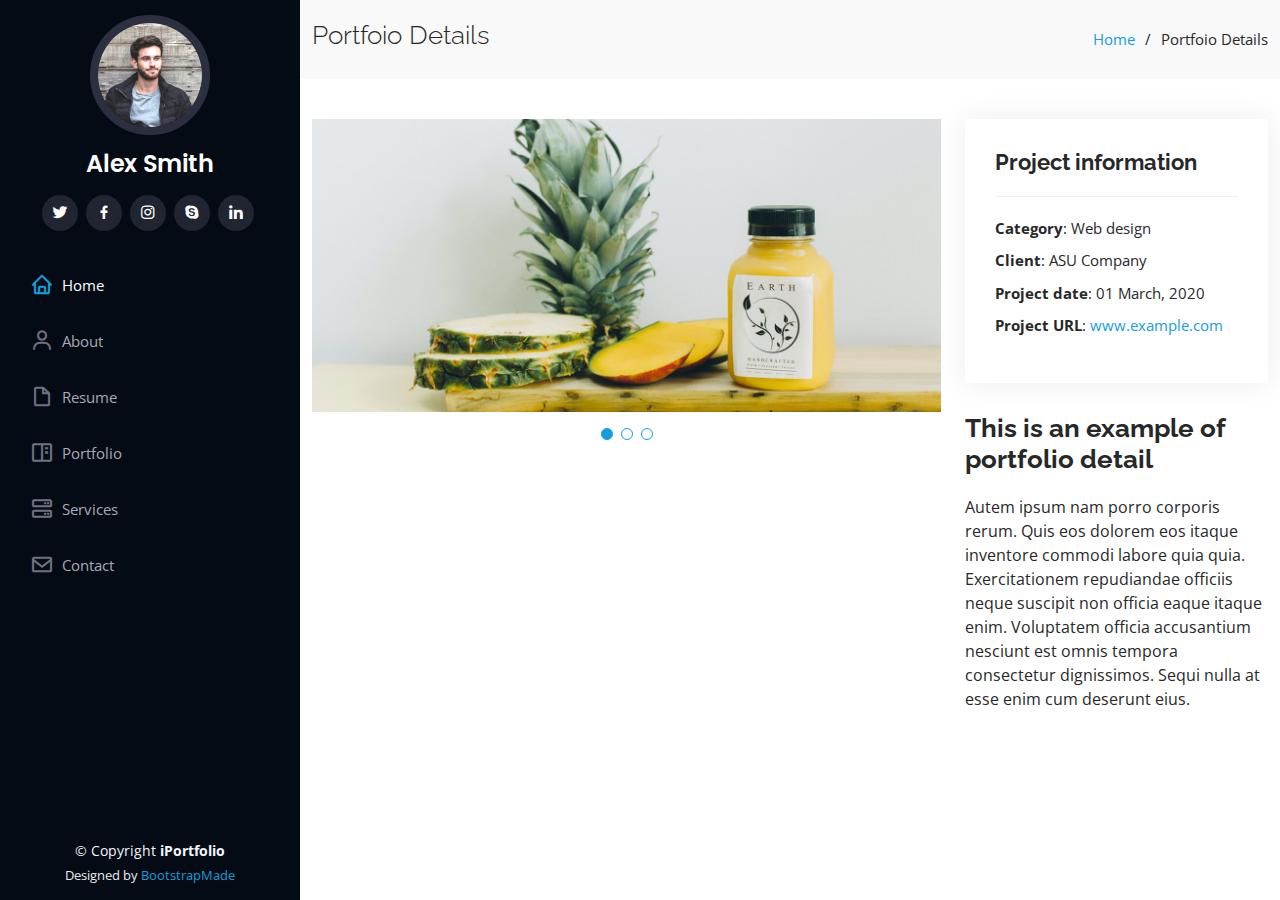
==== portfolio-details.html @ 4cf1e67b "File Uploads" ====
<!DOCTYPE html>
<html lang="en">

<head>
  <meta charset="utf-8">
  <meta content="width=device-width, initial-scale=1.0" name="viewport">

  <title>Portfolio Details - iPortfolio Bootstrap Template</title>
  <meta content="" name="description">
  <meta content="" name="keywords">

  <!-- Favicons -->
  <link href="assets/img/favicon.png" rel="icon">
  <link href="assets/img/apple-touch-icon.png" rel="apple-touch-icon">

  <!-- Google Fonts -->
  <link href="https://fonts.googleapis.com/css?family=Open+Sans:300,300i,400,400i,600,600i,700,700i|Raleway:300,300i,400,400i,500,500i,600,600i,700,700i|Poppins:300,300i,400,400i,500,500i,600,600i,700,700i" rel="stylesheet">

  <!-- Vendor CSS Files -->
  <link href="assets/vendor/aos/aos.css" rel="stylesheet">
  <link href="assets/vendor/bootstrap/css/bootstrap.min.css" rel="stylesheet">
  <link href="assets/vendor/bootstrap-icons/bootstrap-icons.css" rel="stylesheet">
  <link href="assets/vendor/boxicons/css/boxicons.min.css" rel="stylesheet">
  <link href="assets/vendor/glightbox/css/glightbox.min.css" rel="stylesheet">
  <link href="assets/vendor/swiper/swiper-bundle.min.css" rel="stylesheet">

  <!-- Template Main CSS File -->
  <link href="assets/css/style.css" rel="stylesheet">

  <!-- =======================================================
  * Template Name: iPortfolio - v3.2.0
  * Template URL: https://bootstrapmade.com/iportfolio-bootstrap-portfolio-websites-template/
  * Author: BootstrapMade.com
  * License: https://bootstrapmade.com/license/
  ======================================================== -->
</head>

<body>

  <!-- ======= Mobile nav toggle button ======= -->
  <i class="bi bi-list mobile-nav-toggle d-xl-none"></i>

  <!-- ======= Header ======= -->
  <header id="header">
    <div class="d-flex flex-column">

      <div class="profile">
        <img src="assets/img/profile-img.jpg" alt="" class="img-fluid rounded-circle">
        <h1 class="text-light"><a href="index.html">Alex Smith</a></h1>
        <div class="social-links mt-3 text-center">
          <a href="#" class="twitter"><i class="bx bxl-twitter"></i></a>
          <a href="#" class="facebook"><i class="bx bxl-facebook"></i></a>
          <a href="#" class="instagram"><i class="bx bxl-instagram"></i></a>
          <a href="#" class="google-plus"><i class="bx bxl-skype"></i></a>
          <a href="#" class="linkedin"><i class="bx bxl-linkedin"></i></a>
        </div>
      </div>

      <nav id="navbar" class="nav-menu navbar">
        <ul>
          <li><a href="#hero" class="nav-link scrollto active"><i class="bx bx-home"></i> <span>Home</span></a></li>
          <li><a href="#about" class="nav-link scrollto"><i class="bx bx-user"></i> <span>About</span></a></li>
          <li><a href="#resume" class="nav-link scrollto"><i class="bx bx-file-blank"></i> <span>Resume</span></a></li>
          <li><a href="#portfolio" class="nav-link scrollto"><i class="bx bx-book-content"></i> <span>Portfolio</span></a></li>
          <li><a href="#services" class="nav-link scrollto"><i class="bx bx-server"></i> <span>Services</span></a></li>
          <li><a href="#contact" class="nav-link scrollto"><i class="bx bx-envelope"></i> <span>Contact</span></a></li>
        </ul>
      </nav><!-- .nav-menu -->
    </div>
  </header><!-- End Header -->

  <main id="main">

    <!-- ======= Breadcrumbs ======= -->
    <section id="breadcrumbs" class="breadcrumbs">
      <div class="container">

        <div class="d-flex justify-content-between align-items-center">
          <h2>Portfoio Details</h2>
          <ol>
            <li><a href="index.html">Home</a></li>
            <li>Portfoio Details</li>
          </ol>
        </div>

      </div>
    </section><!-- End Breadcrumbs -->

    <!-- ======= Portfolio Details Section ======= -->
    <section id="portfolio-details" class="portfolio-details">
      <div class="container">

        <div class="row gy-4">

          <div class="col-lg-8">
            <div class="portfolio-details-slider swiper-container">
              <div class="swiper-wrapper align-items-center">

                <div class="swiper-slide">
                  <img src="assets/img/portfolio/portfolio-details-1.jpg" alt="">
                </div>

                <div class="swiper-slide">
                  <img src="assets/img/portfolio/portfolio-details-2.jpg" alt="">
                </div>

                <div class="swiper-slide">
                  <img src="assets/img/portfolio/portfolio-details-3.jpg" alt="">
                </div>

              </div>
              <div class="swiper-pagination"></div>
            </div>
          </div>

          <div class="col-lg-4">
            <div class="portfolio-info">
              <h3>Project information</h3>
              <ul>
                <li><strong>Category</strong>: Web design</li>
                <li><strong>Client</strong>: ASU Company</li>
                <li><strong>Project date</strong>: 01 March, 2020</li>
                <li><strong>Project URL</strong>: <a href="#">www.example.com</a></li>
              </ul>
            </div>
            <div class="portfolio-description">
              <h2>This is an example of portfolio detail</h2>
              <p>
                Autem ipsum nam porro corporis rerum. Quis eos dolorem eos itaque inventore commodi labore quia quia. Exercitationem repudiandae officiis neque suscipit non officia eaque itaque enim. Voluptatem officia accusantium nesciunt est omnis tempora consectetur dignissimos. Sequi nulla at esse enim cum deserunt eius.
              </p>
            </div>
          </div>

        </div>

      </div>
    </section><!-- End Portfolio Details Section -->

  </main><!-- End #main -->

  <!-- ======= Footer ======= -->
  <footer id="footer">
    <div class="container">
      <div class="copyright">
        &copy; Copyright <strong><span>iPortfolio</span></strong>
      </div>
      <div class="credits">
        <!-- All the links in the footer should remain intact. -->
        <!-- You can delete the links only if you purchased the pro version. -->
        <!-- Licensing information: https://bootstrapmade.com/license/ -->
        <!-- Purchase the pro version with working PHP/AJAX contact form: https://bootstrapmade.com/iportfolio-bootstrap-portfolio-websites-template/ -->
        Designed by <a href="https://bootstrapmade.com/">BootstrapMade</a>
      </div>
    </div>
  </footer><!-- End  Footer -->

  <a href="#" class="back-to-top d-flex align-items-center justify-content-center"><i class="bi bi-arrow-up-short"></i></a>

  <!-- Vendor JS Files -->
  <script src="assets/vendor/aos/aos.js"></script>
  <script src="assets/vendor/bootstrap/js/bootstrap.bundle.min.js"></script>
  <script src="assets/vendor/glightbox/js/glightbox.min.js"></script>
  <script src="assets/vendor/isotope-layout/isotope.pkgd.min.js"></script>
  <script src="assets/vendor/php-email-form/validate.js"></script>
  <script src="assets/vendor/purecounter/purecounter.js"></script>
  <script src="assets/vendor/swiper/swiper-bundle.min.js"></script>
  <script src="assets/vendor/typed.js/typed.min.js"></script>
  <script src="assets/vendor/waypoints/noframework.waypoints.js"></script>

  <!-- Template Main JS File -->
  <script src="assets/js/main.js"></script>

</body>

</html>
---- assets/css/style.css ----
/**
* Template Name: iPortfolio - v3.2.0
* Template URL: https://bootstrapmade.com/iportfolio-bootstrap-portfolio-websites-template/
* Author: BootstrapMade.com
* License: https://bootstrapmade.com/license/
*/

/*--------------------------------------------------------------
# General
--------------------------------------------------------------*/
body {
  font-family: "Open Sans", sans-serif;
  color: #272829;
}

a {
  color: #149ddd;
  text-decoration: none;
}

a:hover {
  color: #37b3ed;
  text-decoration: none;
}

h1, h2, h3, h4, h5, h6 {
  font-family: "Raleway", sans-serif;
}

/*--------------------------------------------------------------
# Back to top button
--------------------------------------------------------------*/
.back-to-top {
  position: fixed;
  visibility: hidden;
  opacity: 0;
  right: 15px;
  bottom: 15px;
  z-index: 996;
  background: #149ddd;
  width: 40px;
  height: 40px;
  border-radius: 50px;
  transition: all 0.4s;
}

.back-to-top i {
  font-size: 28px;
  color: #fff;
  line-height: 0;
}

.back-to-top:hover {
  background: #2eafec;
  color: #fff;
}

.back-to-top.active {
  visibility: visible;
  opacity: 1;
}

/*--------------------------------------------------------------
# Header
--------------------------------------------------------------*/
#header {
  position: fixed;
  top: 0;
  left: 0;
  bottom: 0;
  width: 300px;
  transition: all ease-in-out 0.5s;
  z-index: 9997;
  transition: all 0.5s;
  padding: 0 15px;
  background: #040b14;
  overflow-y: auto;
}

#header .profile img {
  margin: 15px auto;
  display: block;
  width: 120px;
  border: 8px solid #2c2f3f;
}

#header .profile h1 {
  font-size: 24px;
  margin: 0;
  padding: 0;
  font-weight: 600;
  -moz-text-align-last: center;
  text-align-last: center;
  font-family: "Poppins", sans-serif;
}

#header .profile h1 a, #header .profile h1 a:hover {
  color: #fff;
  text-decoration: none;
}

#header .profile .social-links a {
  font-size: 18px;
  display: inline-block;
  background: #212431;
  color: #fff;
  line-height: 1;
  padding: 8px 0;
  margin-right: 4px;
  border-radius: 50%;
  text-align: center;
  width: 36px;
  height: 36px;
  transition: 0.3s;
}

#header .profile .social-links a:hover {
  background: #149ddd;
  color: #fff;
  text-decoration: none;
}

#main {
  margin-left: 300px;
}

@media (max-width: 1199px) {
  #header {
    left: -300px;
  }
  #main {
    margin-left: 0;
  }
}

/*--------------------------------------------------------------
# Navigation Menu
--------------------------------------------------------------*/
/* Desktop Navigation */
.nav-menu {
  padding: 30px 0 0 0;
}

.nav-menu * {
  margin: 0;
  padding: 0;
  list-style: none;
}

.nav-menu > ul > li {
  position: relative;
  white-space: nowrap;
}

.nav-menu a {
  display: flex;
  align-items: center;
  color: #a8a9b4;
  padding: 12px 15px;
  margin-bottom: 8px;
  transition: 0.3s;
  font-size: 15px;
}

.nav-menu a i {
  font-size: 24px;
  padding-right: 8px;
  color: #6f7180;
}

.nav-menu a:hover, .nav-menu .active, .nav-menu li:hover > a {
  text-decoration: none;
  color: #fff;
}

.nav-menu a:hover i, .nav-menu .active i, .nav-menu li:hover > a i {
  color: #149ddd;
}

/* Mobile Navigation */
.mobile-nav-toggle {
  position: fixed;
  right: 15px;
  top: 15px;
  z-index: 9998;
  border: 0;
  font-size: 24px;
  transition: all 0.4s;
  outline: none !important;
  background-color: #149ddd;
  color: #fff;
  width: 40px;
  height: 40px;
  display: inline-flex;
  align-items: center;
  justify-content: center;
  line-height: 0;
  border-radius: 50px;
  cursor: pointer;
}

.mobile-nav-active {
  overflow: hidden;
}

.mobile-nav-active #header {
  left: 0;
}

/*--------------------------------------------------------------
# Hero Section
--------------------------------------------------------------*/
#hero {
  width: 100%;
  height: 100vh;
  background: url("../img/IMG_9487.JPG") top center;
  background-size: cover;
}

#hero:before {
  content: "";
  background: rgba(5, 13, 24, 0.3);
  position: absolute;
  bottom: 0;
  top: 0;
  left: 0;
  right: 0;
  z-index: 1;
}

#hero .hero-container {
  position: relative;
  z-index: 2;
  min-width: 300px;
}

#hero h1 {
  margin: 0 0 10px 0;
  font-size: 64px;
  font-weight: 700;
  line-height: 56px;
  color: #fff;
}

#hero p {
  color: #fff;
  margin-bottom: 50px;
  font-size: 26px;
  font-family: "Poppins", sans-serif;
}

#hero p span {
  color: #fff;
  padding-bottom: 4px;
  letter-spacing: 1px;
  border-bottom: 3px solid #149ddd;
}

@media (min-width: 1024px) {
  #hero {
    background-attachment: fixed;
  }
}

@media (max-width: 768px) {
  #hero h1 {
    font-size: 28px;
    line-height: 36px;
  }
  #hero h2 {
    font-size: 18px;
    line-height: 24px;
    margin-bottom: 30px;
  }
}

/*--------------------------------------------------------------
# Sections General
--------------------------------------------------------------*/
section {
  padding: 60px 0;
  overflow: hidden;
}

.section-bg {
  background: #f5f8fd;
}

.section-title {
  padding-bottom: 30px;
}

.section-title h2 {
  font-size: 32px;
  font-weight: bold;
  margin-bottom: 20px;
  padding-bottom: 20px;
  position: relative;
  color: #173b6c;
}

.section-title h2::after {
  content: '';
  position: absolute;
  display: block;
  width: 50px;
  height: 3px;
  background: #149ddd;
  bottom: 0;
  left: 0;
}

.section-title p {
  margin-bottom: 0;
}

/*--------------------------------------------------------------
# About
--------------------------------------------------------------*/
.about .content h3 {
  font-weight: 700;
  font-size: 26px;
  color: #173b6c;
}

.about .content ul {
  list-style: none;
  padding: 0;
}

.about .content ul li {
  margin-bottom: 20px;
  display: flex;
  align-items: center;
}

.about .content ul strong {
  margin-right: 10px;
}

.about .content ul i {
  font-size: 16px;
  margin-right: 5px;
  color: #149ddd;
  line-height: 0;
}

.about .content p:last-child {
  margin-bottom: 0;
}

/*--------------------------------------------------------------
# Facts
--------------------------------------------------------------*/
.facts {
  padding-bottom: 30px;
}

.facts .count-box {
  padding: 30px;
  width: 100%;
}

.facts .count-box i {
  display: block;
  font-size: 44px;
  color: #149ddd;
  float: left;
  line-height: 0;
}

.facts .count-box span {
  font-size: 48px;
  line-height: 40px;
  display: block;
  font-weight: 700;
  color: #050d18;
  margin-left: 60px;
}

.facts .count-box p {
  padding: 15px 0 0 0;
  margin: 0 0 0 60px;
  font-family: "Raleway", sans-serif;
  font-size: 14px;
  color: #122f57;
}

.facts .count-box a {
  font-weight: 600;
  display: block;
  margin-top: 20px;
  color: #122f57;
  font-size: 15px;
  font-family: "Poppins", sans-serif;
  transition: ease-in-out 0.3s;
}

.facts .count-box a:hover {
  color: #1f5297;
}

/*--------------------------------------------------------------
# Akills
--------------------------------------------------------------*/
.skills .progress {
  height: 60px;
  display: block;
  background: none;
  border-radius: 0;
}

.skills .progress .skill {
  padding: 0;
  margin: 0 0 6px 0;
  text-transform: uppercase;
  display: block;
  font-weight: 600;
  font-family: "Poppins", sans-serif;
  color: #050d18;
}

.skills .progress .skill .val {
  float: right;
  font-style: normal;
}

.skills .progress-bar-wrap {
  background: #dce8f8;
  height: 10px;
}

.skills .progress-bar {
  width: 1px;
  height: 10px;
  transition: .9s;
  background-color: #149ddd;
}

/*--------------------------------------------------------------
# Resume
--------------------------------------------------------------*/
.resume .resume-title {
  font-size: 26px;
  font-weight: 700;
  margin-top: 20px;
  margin-bottom: 20px;
  color: #050d18;
}

.resume .resume-item {
  padding: 0 0 20px 20px;
  margin-top: -2px;
  border-left: 2px solid #1f5297;
  position: relative;
}

.resume .resume-item h4 {
  line-height: 18px;
  font-size: 18px;
  font-weight: 600;
  text-transform: uppercase;
  font-family: "Poppins", sans-serif;
  color: #050d18;
  margin-bottom: 10px;
}

.resume .resume-item h5 {
  font-size: 16px;
  background: #e4edf9;
  padding: 5px 15px;
  display: inline-block;
  font-weight: 600;
  margin-bottom: 10px;
}

.resume .resume-item ul {
  padding-left: 20px;
}

.resume .resume-item ul li {
  padding-bottom: 10px;
}

.resume .resume-item:last-child {
  padding-bottom: 0;
}

.resume .resume-item::before {
  content: "";
  position: absolute;
  width: 16px;
  height: 16px;
  border-radius: 50px;
  left: -9px;
  top: 0;
  background: #fff;
  border: 2px solid #1f5297;
}

/*--------------------------------------------------------------
# Portfolio
--------------------------------------------------------------*/
.portfolio .portfolio-item {
  margin-bottom: 30px;
}

.portfolio #portfolio-flters {
  padding: 0;
  margin: 0 auto 35px auto;
  list-style: none;
  text-align: center;
  background: #fff;
  border-radius: 50px;
  padding: 2px 15px;
}

.portfolio #portfolio-flters li {
  cursor: pointer;
  display: inline-block;
  padding: 10px 15px 8px 15px;
  font-size: 14px;
  font-weight: 600;
  line-height: 1;
  text-transform: uppercase;
  color: #272829;
  margin-bottom: 5px;
  transition: all 0.3s ease-in-out;
}

.portfolio #portfolio-flters li:hover, .portfolio #portfolio-flters li.filter-active {
  color: #149ddd;
}

.portfolio #portfolio-flters li:last-child {
  margin-right: 0;
}

.portfolio .portfolio-wrap {
  transition: 0.3s;
  position: relative;
  overflow: hidden;
  z-index: 1;
}

.portfolio .portfolio-wrap::before {
  content: "";
  background: rgba(255, 255, 255, 0.5);
  position: absolute;
  left: 0;
  right: 0;
  top: 0;
  bottom: 0;
  transition: all ease-in-out 0.3s;
  z-index: 2;
  opacity: 0;
}

.portfolio .portfolio-wrap .portfolio-links {
  opacity: 1;
  left: 0;
  right: 0;
  bottom: -60px;
  z-index: 3;
  position: absolute;
  transition: all ease-in-out 0.3s;
  display: flex;
  justify-content: center;
}

.portfolio .portfolio-wrap .portfolio-links a {
  color: #fff;
  font-size: 28px;
  text-align: center;
  background: rgba(20, 157, 221, 0.75);
  transition: 0.3s;
  width: 50%;
}

.portfolio .portfolio-wrap .portfolio-links a:hover {
  background: rgba(20, 157, 221, 0.95);
}

.portfolio .portfolio-wrap .portfolio-links a + a {
  border-left: 1px solid #37b3ed;
}

.portfolio .portfolio-wrap:hover::before {
  top: 0;
  left: 0;
  right: 0;
  bottom: 0;
  opacity: 1;
}

.portfolio .portfolio-wrap:hover .portfolio-links {
  opacity: 1;
  bottom: 0;
}

/*--------------------------------------------------------------
# Portfolio Details
--------------------------------------------------------------*/
.portfolio-details {
  padding-top: 40px;
}

.portfolio-details .portfolio-details-slider img {
  width: 100%;
}

.portfolio-details .portfolio-details-slider .swiper-pagination {
  margin-top: 20px;
  position: relative;
}

.portfolio-details .portfolio-details-slider .swiper-pagination .swiper-pagination-bullet {
  width: 12px;
  height: 12px;
  background-color: #fff;
  opacity: 1;
  border: 1px solid #149ddd;
}

.portfolio-details .portfolio-details-slider .swiper-pagination .swiper-pagination-bullet-active {
  background-color: #149ddd;
}

.portfolio-details .portfolio-info {
  padding: 30px;
  box-shadow: 0px 0 30px rgba(5, 13, 24, 0.08);
}

.portfolio-details .portfolio-info h3 {
  font-size: 22px;
  font-weight: 700;
  margin-bottom: 20px;
  padding-bottom: 20px;
  border-bottom: 1px solid #eee;
}

.portfolio-details .portfolio-info ul {
  list-style: none;
  padding: 0;
  font-size: 15px;
}

.portfolio-details .portfolio-info ul li + li {
  margin-top: 10px;
}

.portfolio-details .portfolio-description {
  padding-top: 30px;
}

.portfolio-details .portfolio-description h2 {
  font-size: 26px;
  font-weight: 700;
  margin-bottom: 20px;
}

.portfolio-details .portfolio-description p {
  padding: 0;
}

/*--------------------------------------------------------------
# Services
--------------------------------------------------------------*/
.services .icon-box {
  margin-bottom: 20px;
}

.services .icon {
  float: left;
  display: flex;
  align-items: center;
  justify-content: center;
  width: 54px;
  height: 54px;
  background: #149ddd;
  border-radius: 50%;
  transition: 0.5s;
  border: 1px solid #149ddd;
}

.services .icon i {
  color: #fff;
  font-size: 24px;
  line-height: 0;
}

.services .icon-box:hover .icon {
  background: #fff;
}

.services .icon-box:hover .icon i {
  color: #149ddd;
}

.services .title {
  margin-left: 80px;
  font-weight: 700;
  margin-bottom: 15px;
  font-size: 18px;
}

.services .title a {
  color: #343a40;
}

.services .title a:hover {
  color: #149ddd;
}

.services .description {
  margin-left: 80px;
  line-height: 24px;
  font-size: 14px;
}

/*--------------------------------------------------------------
# Testimonials
--------------------------------------------------------------*/
.testimonials .testimonial-item {
  box-sizing: content-box;
  text-align: center;
  min-height: 320px;
}

.testimonials .testimonial-item .testimonial-img {
  width: 90px;
  border-radius: 50%;
  margin: 0 auto;
}

.testimonials .testimonial-item h3 {
  font-size: 18px;
  font-weight: bold;
  margin: 10px 0 5px 0;
  color: #111;
}

.testimonials .testimonial-item h4 {
  font-size: 14px;
  color: #999;
  margin: 0;
}

.testimonials .testimonial-item .quote-icon-left, .testimonials .testimonial-item .quote-icon-right {
  color: #c3e8fa;
  font-size: 26px;
}

.testimonials .testimonial-item .quote-icon-left {
  display: inline-block;
  left: -5px;
  position: relative;
}

.testimonials .testimonial-item .quote-icon-right {
  display: inline-block;
  right: -5px;
  position: relative;
  top: 10px;
}

.testimonials .testimonial-item p {
  font-style: italic;
  margin: 0 15px 15px 15px;
  padding: 20px;
  background: #fff;
  position: relative;
  margin-bottom: 35px;
  border-radius: 6px;
  box-shadow: 0px 2px 15px rgba(0, 0, 0, 0.1);
}

.testimonials .testimonial-item p::after {
  content: "";
  width: 0;
  height: 0;
  border-top: 20px solid #fff;
  border-right: 20px solid transparent;
  border-left: 20px solid transparent;
  position: absolute;
  bottom: -20px;
  left: calc(50% - 20px);
}

.testimonials .swiper-pagination {
  margin-top: 20px;
  position: relative;
}

.testimonials .swiper-pagination .swiper-pagination-bullet {
  width: 12px;
  height: 12px;
  background-color: #fff;
  opacity: 1;
  border: 1px solid #149ddd;
}

.testimonials .swiper-pagination .swiper-pagination-bullet-active {
  background-color: #149ddd;
}

/*--------------------------------------------------------------
# Contact
--------------------------------------------------------------*/
.contact {
  padding-bottom: 65px; 
}

.contact .info {
  padding: 30px;
  background: #fff;
  width: 100%;
  box-shadow: 0 0 24px 0 rgba(0, 0, 0, 0.12);
}

.contact .info i {
  font-size: 20px;
  color: #149ddd;
  float: left;
  width: 44px;
  height: 44px;
  background: #dff3fc;
  display: flex;
  justify-content: center;
  align-items: center;
  border-radius: 50px;
  transition: all 0.3s ease-in-out;
}

.contact .info h4 {
  padding: 0 0 0 60px;
  font-size: 22px;
  font-weight: 600;
  margin-bottom: 5px;
  color: #050d18;
}

.contact .info p {
  padding: 0 0 10px 60px;
  margin-bottom: 20px;
  font-size: 14px;
  color: #173b6c;
}

.contact .info .email p {
  padding-top: 5px;
}

.contact .info .social-links {
  padding-left: 60px;
}

.contact .info .social-links a {
  font-size: 18px;
  display: inline-block;
  background: #333;
  color: #fff;
  line-height: 1;
  padding: 8px 0;
  border-radius: 50%;
  text-align: center;
  width: 36px;
  height: 36px;
  transition: 0.3s;
  margin-right: 10px;
}

.contact .info .social-links a:hover {
  background: #149ddd;
  color: #fff;
}

.contact .info .email:hover i, .contact .info .address:hover i, .contact .info .phone:hover i {
  background: #149ddd;
  color: #fff;
}

.contact .php-email-form {
  width: 100%;
  padding: 30px;
  background: #fff;
  box-shadow: 0 0 24px 0 rgba(0, 0, 0, 0.12);
}

.contact .php-email-form .form-group {
  padding-bottom: 8px;
}

.contact .php-email-form .validate {
  display: none;
  color: red;
  margin: 0 0 15px 0;
  font-weight: 400;
  font-size: 13px;
}

.contact .php-email-form .error-message {
  display: none;
  color: #fff;
  background: #ed3c0d;
  text-align: left;
  padding: 15px;
  font-weight: 600;
}

.contact .php-email-form .error-message br + br {
  margin-top: 25px;
}

.contact .php-email-form .sent-message {
  display: none;
  color: #fff;
  background: #18d26e;
  text-align: center;
  padding: 15px;
  font-weight: 600;
}

.contact .php-email-form .loading {
  display: none;
  background: #fff;
  text-align: center;
  padding: 15px;
}

.contact .php-email-form .loading:before {
  content: "";
  display: inline-block;
  border-radius: 50%;
  width: 24px;
  height: 24px;
  margin: 0 10px -6px 0;
  border: 3px solid #18d26e;
  border-top-color: #eee;
  -webkit-animation: animate-loading 1s linear infinite;
  animation: animate-loading 1s linear infinite;
}

.contact .php-email-form .form-group {
  margin-bottom: 15px;
}

.contact .php-email-form label {
  padding-bottom: 8px;
}

.contact .php-email-form input, .contact .php-email-form textarea {
  border-radius: 0;
  box-shadow: none;
  font-size: 14px;
}

.contact .php-email-form input {
  height: 44px;
}

.contact .php-email-form textarea {
  padding: 10px 15px;
}

.contact .php-email-form button[type="submit"] {
  background: #149ddd;
  border: 0;
  padding: 10px 24px;
  color: #fff;
  transition: 0.4s;
  border-radius: 4px;
}

.contact .php-email-form button[type="submit"]:hover {
  background: #37b3ed;
}

@-webkit-keyframes animate-loading {
  0% {
    transform: rotate(0deg);
  }
  100% {
    transform: rotate(360deg);
  }
}

@keyframes animate-loading {
  0% {
    transform: rotate(0deg);
  }
  100% {
    transform: rotate(360deg);
  }
}

/*--------------------------------------------------------------
# Breadcrumbs
--------------------------------------------------------------*/
.breadcrumbs {
  padding: 20px 0;
  background: #f9f9f9;
}

.breadcrumbs h2 {
  font-size: 26px;
  font-weight: 300;
}

.breadcrumbs ol {
  display: flex;
  flex-wrap: wrap;
  list-style: none;
  padding: 0;
  margin: 0;
  font-size: 15px;
}

.breadcrumbs ol li + li {
  padding-left: 10px;
}

.breadcrumbs ol li + li::before {
  display: inline-block;
  padding-right: 10px;
  color: #0e2442;
  content: "/";
}

@media (max-width: 768px) {
  .breadcrumbs .d-flex {
    display: block !important;
  }
  .breadcrumbs ol {
    display: block;
  }
  .breadcrumbs ol li {
    display: inline-block;
  }
}

/*--------------------------------------------------------------
# Footer
--------------------------------------------------------------*/
#footer {
  padding: 15px;
  color: #f4f6fd;
  font-size: 14px;
  position: fixed;
  left: 0;
  bottom: 0;
  width: 300px;
  z-index: 9999;
  background: #040b14;
}

#footer .copyright {
  text-align: center;
}

#footer .credits {
  padding-top: 5px;
  text-align: center;
  font-size: 13px;
  color: #eaebf0;
}

@media (max-width: 1199px) {
  #footer {
    position: static;
    width: auto;
    padding-right: 20px 15px;
  }
}
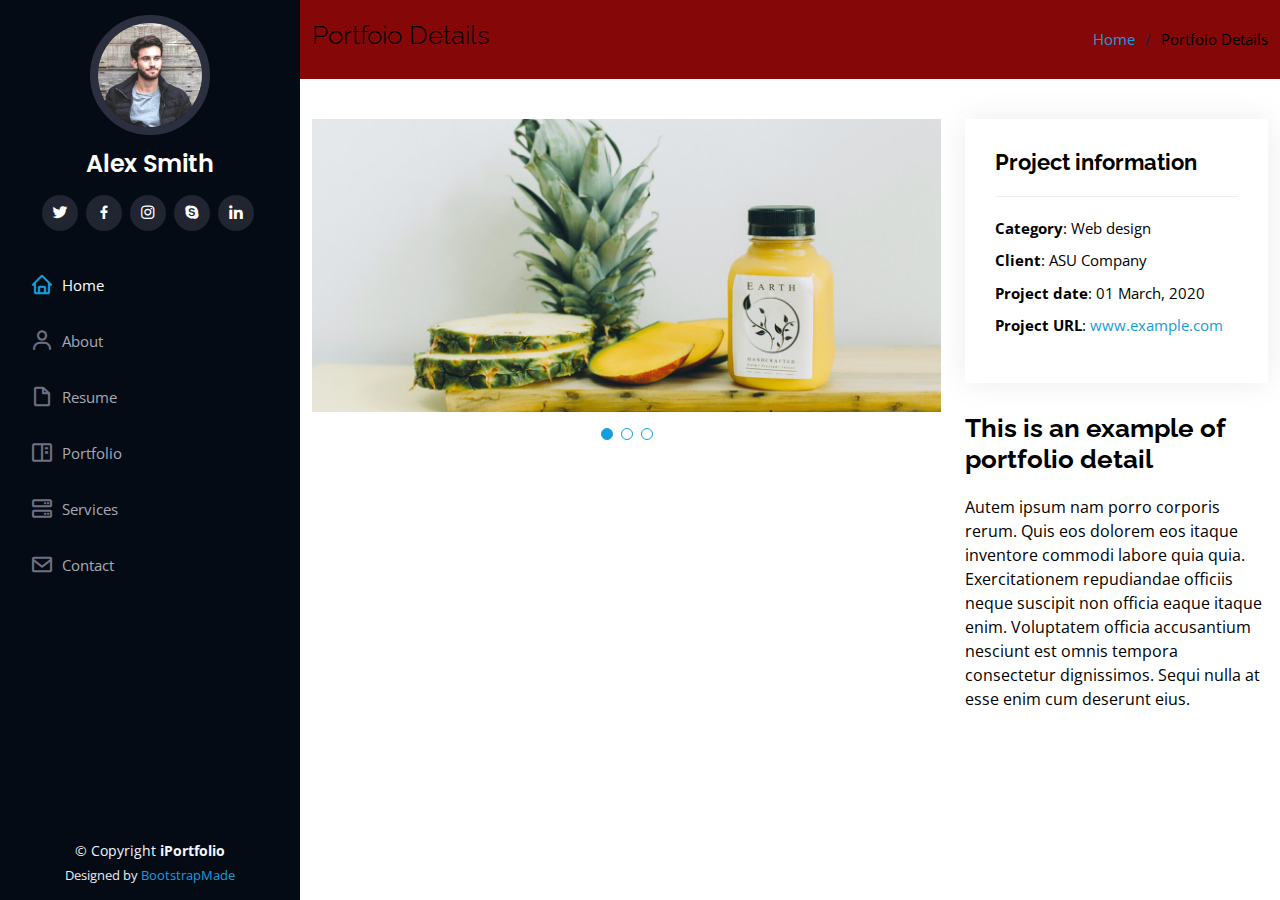
==== commit 0b6aaf8f: "Update portfolio-details.html" ====
--- a/portfolio-details.html
+++ b/portfolio-details.html
@@ -2,6 +2,15 @@
 <html lang="en">
 
 <head>
+  <!-- Google tag (gtag.js) -->
+<script async src="https://www.googletagmanager.com/gtag/js?id=G-F5MXBM743F"></script>
+<script>
+  window.dataLayer = window.dataLayer || [];
+  function gtag(){dataLayer.push(arguments);}
+  gtag('js', new Date());
+
+  gtag('config', 'G-F5MXBM743F');
+</script>
   <meta charset="utf-8">
   <meta content="width=device-width, initial-scale=1.0" name="viewport">
 
@@ -172,4 +181,4 @@
 
 </body>
 
-</html>+</html>
--- a/assets/css/style.css
+++ b/assets/css/style.css
@@ -1,16 +1,79 @@
-/**
-* Template Name: iPortfolio - v3.2.0
-* Template URL: https://bootstrapmade.com/iportfolio-bootstrap-portfolio-websites-template/
-* Author: BootstrapMade.com
-* License: https://bootstrapmade.com/license/
-*/
-
-/*--------------------------------------------------------------
-# General
---------------------------------------------------------------*/
+@import url('https://fonts.googleapis.com/css?family=Lato:100&display=swap');
 body {
+  -webkit-user-select: none;
+  -moz-user-select: none;
+  -ms-user-select: none;
+  user-select: none;
   font-family: "Open Sans", sans-serif;
   color: #272829;
+  background-color: white;
+  color: black;
+
+  transition:width 1s ease-in-out;
+  
+}
+.dark-mode {
+  background-color: black;
+  color: white;
+ }
+.light-mode {
+  background-color: white;
+  color: black;
+}
+
+
+.rock1 {
+  background-color: #18d26e;
+  background: #5CA4EA;
+  overflow: hidden;
+  font-family: 'Lato', sans-serif;
+  width: 113px;
+  height: -40px;
+  cursor: pointer;
+  background: transparent;
+  border: 1px solid #91C9FF;
+  outline: none;
+  transition: 1s ease-in-out;
+  stroke: #fff;
+  stroke-dasharray: 150 480;
+  stroke-dashoffset: 150;
+  transition: 1s ease-in-out;
+  transition: 1s ease-in-out;
+  background: #4F95DA;
+  stroke-dashoffset: -480;
+  color: white;
+  font-size: 18px;
+  font-weight: 100;
+  border-radius: 83px;
+  margin-top: 30px;
+  margin-left: 13px;
+  position: relative;
+  
+}
+.rock2{
+  background-color: #1f5297;
+  background: #5CA4EA;
+  overflow: hidden;
+  font-family: 'Lato', sans-serif;
+  width: 113px;
+  height: -40px;
+  cursor: pointer;
+  background: transparent;
+  border: 1px solid #91C9FF;
+  outline: none;
+  transition: 1s ease-in-out;
+  stroke: #fff;
+  stroke-dasharray: 150 480;
+  stroke-dashoffset: 150;
+  transition: 1s ease-in-out;
+  transition: 1s ease-in-out;
+  background: #4F95DA;
+  stroke-dashoffset: -480;
+  color: white;
+  font-size: 18px;
+  font-weight: 100;
+  border-radius: 83px;
+  position: relative;
 }
 
 a {
@@ -27,9 +90,7 @@
   font-family: "Raleway", sans-serif;
 }
 
-/*--------------------------------------------------------------
-# Back to top button
---------------------------------------------------------------*/
+
 .back-to-top {
   position: fixed;
   visibility: hidden;
@@ -60,9 +121,7 @@
   opacity: 1;
 }
 
-/*--------------------------------------------------------------
-# Header
---------------------------------------------------------------*/
+
 #header {
   position: fixed;
   top: 0;
@@ -133,10 +192,7 @@
   }
 }
 
-/*--------------------------------------------------------------
-# Navigation Menu
---------------------------------------------------------------*/
-/* Desktop Navigation */
+
 .nav-menu {
   padding: 30px 0 0 0;
 }
@@ -207,13 +263,10 @@
   left: 0;
 }
 
-/*--------------------------------------------------------------
-# Hero Section
---------------------------------------------------------------*/
 #hero {
   width: 100%;
   height: 100vh;
-  background: url("../img/IMG_9487.JPG") top center;
+  background: url("../img/Insta\ DP-2.jpg")  center;
   background-size: cover;
 }
 
@@ -274,9 +327,7 @@
   }
 }
 
-/*--------------------------------------------------------------
-# Sections General
---------------------------------------------------------------*/
+
 section {
   padding: 60px 0;
   overflow: hidden;
@@ -296,7 +347,7 @@
   margin-bottom: 20px;
   padding-bottom: 20px;
   position: relative;
-  color: #173b6c;
+  color: #179bcf;
 }
 
 .section-title h2::after {
@@ -314,9 +365,7 @@
   margin-bottom: 0;
 }
 
-/*--------------------------------------------------------------
-# About
---------------------------------------------------------------*/
+
 .about .content h3 {
   font-weight: 700;
   font-size: 26px;
@@ -349,9 +398,7 @@
   margin-bottom: 0;
 }
 
-/*--------------------------------------------------------------
-# Facts
---------------------------------------------------------------*/
+
 .facts {
   padding-bottom: 30px;
 }
@@ -400,9 +447,7 @@
   color: #1f5297;
 }
 
-/*--------------------------------------------------------------
-# Akills
---------------------------------------------------------------*/
+
 .skills .progress {
   height: 60px;
   display: block;
@@ -437,21 +482,19 @@
   background-color: #149ddd;
 }
 
-/*--------------------------------------------------------------
-# Resume
---------------------------------------------------------------*/
+
 .resume .resume-title {
   font-size: 26px;
   font-weight: 700;
   margin-top: 20px;
   margin-bottom: 20px;
-  color: #050d18;
+  color: #173b6c;
 }
 
 .resume .resume-item {
   padding: 0 0 20px 20px;
   margin-top: -2px;
-  border-left: 2px solid #1f5297;
+  border-left: 2px solid #173b6c;
   position: relative;
 }
 
@@ -461,17 +504,19 @@
   font-weight: 600;
   text-transform: uppercase;
   font-family: "Poppins", sans-serif;
-  color: #050d18;
+  color: #c28543;
   margin-bottom: 10px;
+  border-radius: 30px;
 }
 
 .resume .resume-item h5 {
   font-size: 16px;
-  background: #e4edf9;
+  background: #d3bc3fbd;
   padding: 5px 15px;
   display: inline-block;
   font-weight: 600;
   margin-bottom: 10px;
+  border-radius: 30px;
 }
 
 .resume .resume-item ul {
@@ -498,9 +543,7 @@
   border: 2px solid #1f5297;
 }
 
-/*--------------------------------------------------------------
-# Portfolio
---------------------------------------------------------------*/
+
 .portfolio .portfolio-item {
   margin-bottom: 30px;
 }
@@ -598,9 +641,7 @@
   bottom: 0;
 }
 
-/*--------------------------------------------------------------
-# Portfolio Details
---------------------------------------------------------------*/
+
 .portfolio-details {
   padding-top: 40px;
 }
@@ -705,7 +746,7 @@
 }
 
 .services .title a {
-  color: #343a40;
+  color: #149ddd
 }
 
 .services .title a:hover {
@@ -718,9 +759,7 @@
   font-size: 14px;
 }
 
-/*--------------------------------------------------------------
-# Testimonials
---------------------------------------------------------------*/
+
 .testimonials .testimonial-item {
   box-sizing: content-box;
   text-align: center;
@@ -815,7 +854,7 @@
   padding: 30px;
   background: #fff;
   width: 100%;
-  box-shadow: 0 0 24px 0 rgba(0, 0, 0, 0.12);
+  box-shadow: 0 0 24px 0 rgba(48, 0, 0, 0.12);
 }
 
 .contact .info i {
@@ -844,7 +883,7 @@
   padding: 0 0 10px 60px;
   margin-bottom: 20px;
   font-size: 14px;
-  color: #173b6c;
+  color: #263f62;
 }
 
 .contact .info .email p {
@@ -999,7 +1038,7 @@
 --------------------------------------------------------------*/
 .breadcrumbs {
   padding: 20px 0;
-  background: #f9f9f9;
+  background: #860707;
 }
 
 .breadcrumbs h2 {
@@ -1072,3 +1111,4 @@
     padding-right: 20px 15px;
   }
 }
+
